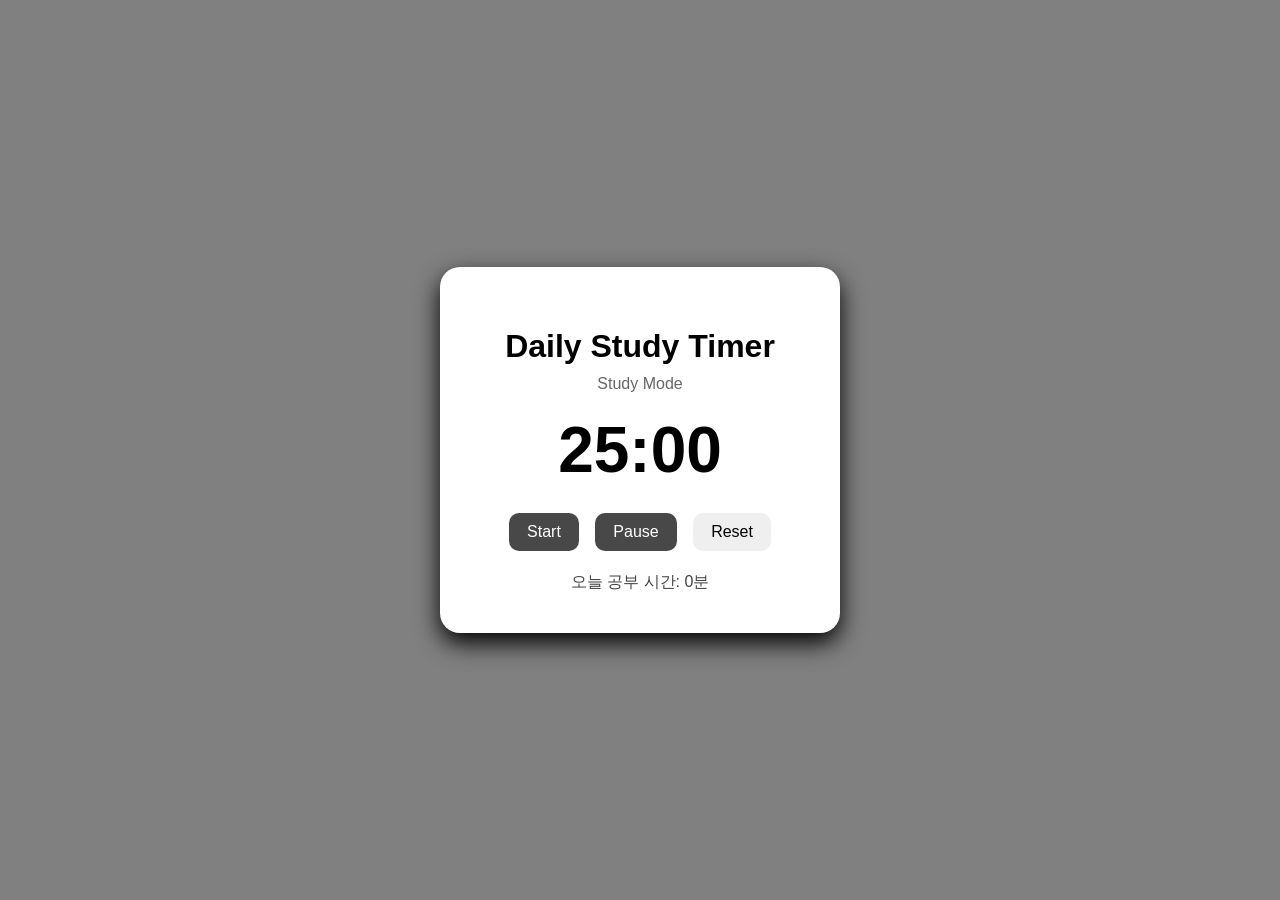
==== index.html @ 677e2e96 "Add files via upload" ====
<!DOCTYPE html>
<html lang="ko">
<head>
    <meta charset="UTF-8">
    <title>Daily Study Timer</title>
    <link rel="stylesheet" href="style.css">
</head>
<body>
    <div class="container">
        <h1>Daily Study Timer</h1>
        <div id="mode">Study Mode</div>
        <div id="timer">25:00</div>
        <div class="buttons">
            <button id="startBtn">Start</button>
            <button id="pauseBtn">Pause</button>
            <button id="resetBtn">Reset</button>
        </div>
        <div id="totalTime">오늘 공부 시간: 0분</div>
    </div>
</div>
<script src="script.js"></script>
</body>
</html>
---- style.css ----
body {
    font-family: 'Segoe UI', Tahoma, Geneva, Verdana, sans-serif;
    background-color: gray;
    display: flex;
    justify-content: center;
    align-items: center;
    height: 100vh;
    margin: 0;
}
.container {
    background: white;
    padding: 40px;
    border-radius: 20px;
    text-align: center;
    width: 320px;
    box-shadow: 0 10px 25px;
}
h1 {
    margin-bottom: 10px;
}
#mode {
    color: #666;
    margin-bottom: 10px;
}
#timer {
    font-size: 64px;
    font-weight: bold;
    margin: 20px 0;
}
button {
    padding: 10px 18px;
    margin: 6px;
    border: none;
    border-radius: 10px;
    font-size: 16px;
    cursor: pointer;
}
#startBtn {
    background: #484848; color: white;
}
#pauseBtn {
    background: #484848; color: white;
}
#startBtn {
    background: #484848; color: white;
}
#totalTime {
    margin-top: 15px; 
    color: #444;
}
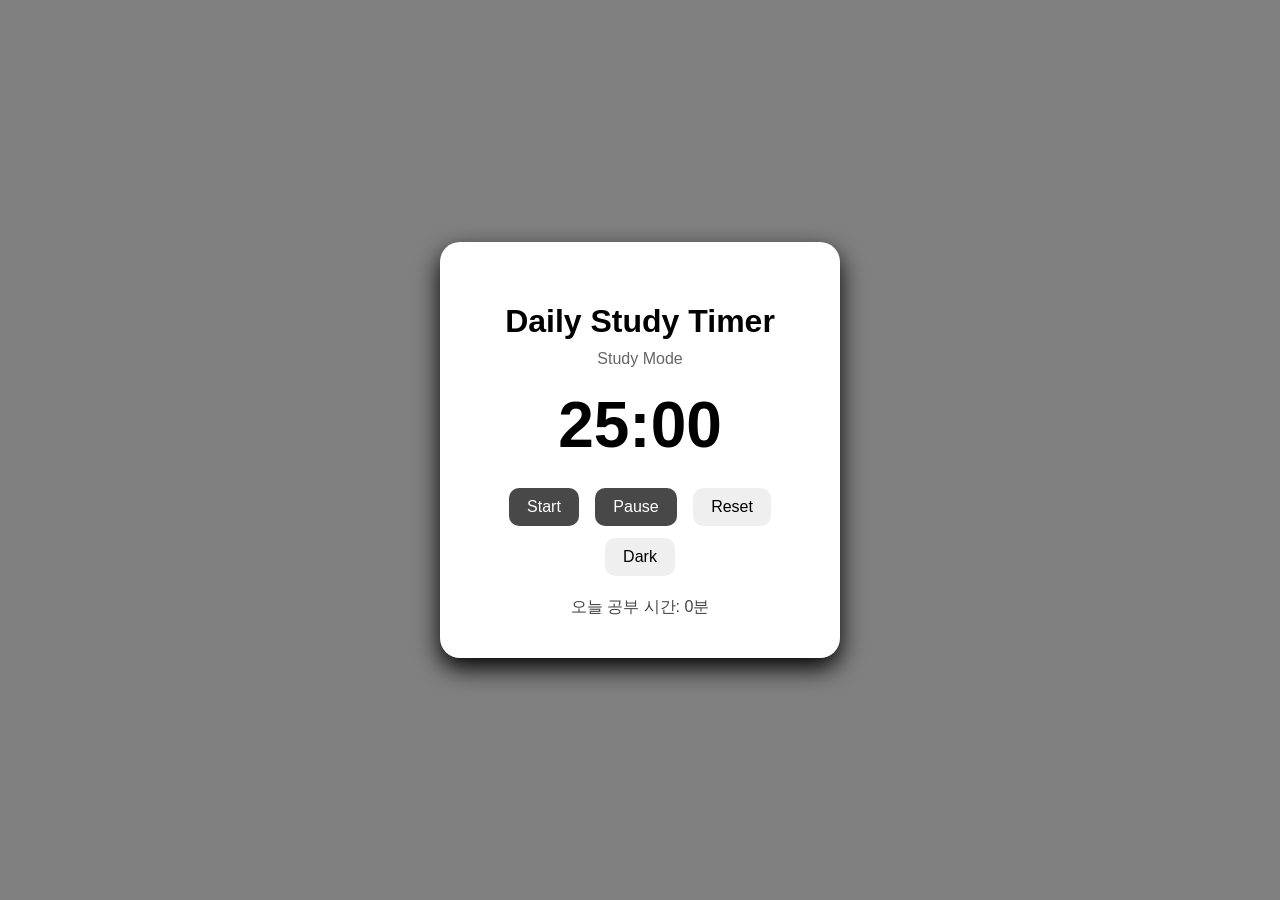
==== commit be12b58d: "Add dark mode button to index.html Added a button for dark mode functionality." ====
--- a/index.html
+++ b/index.html
@@ -14,10 +14,12 @@
             <button id="startBtn">Start</button>
             <button id="pauseBtn">Pause</button>
             <button id="resetBtn">Reset</button>
+            <button id="darkModeBtn">Dark</button>
         </div>
         <div id="totalTime">오늘 공부 시간: 0분</div>
     </div>
 </div>
 <script src="script.js"></script>
 </body>
-</html>+
+</html>
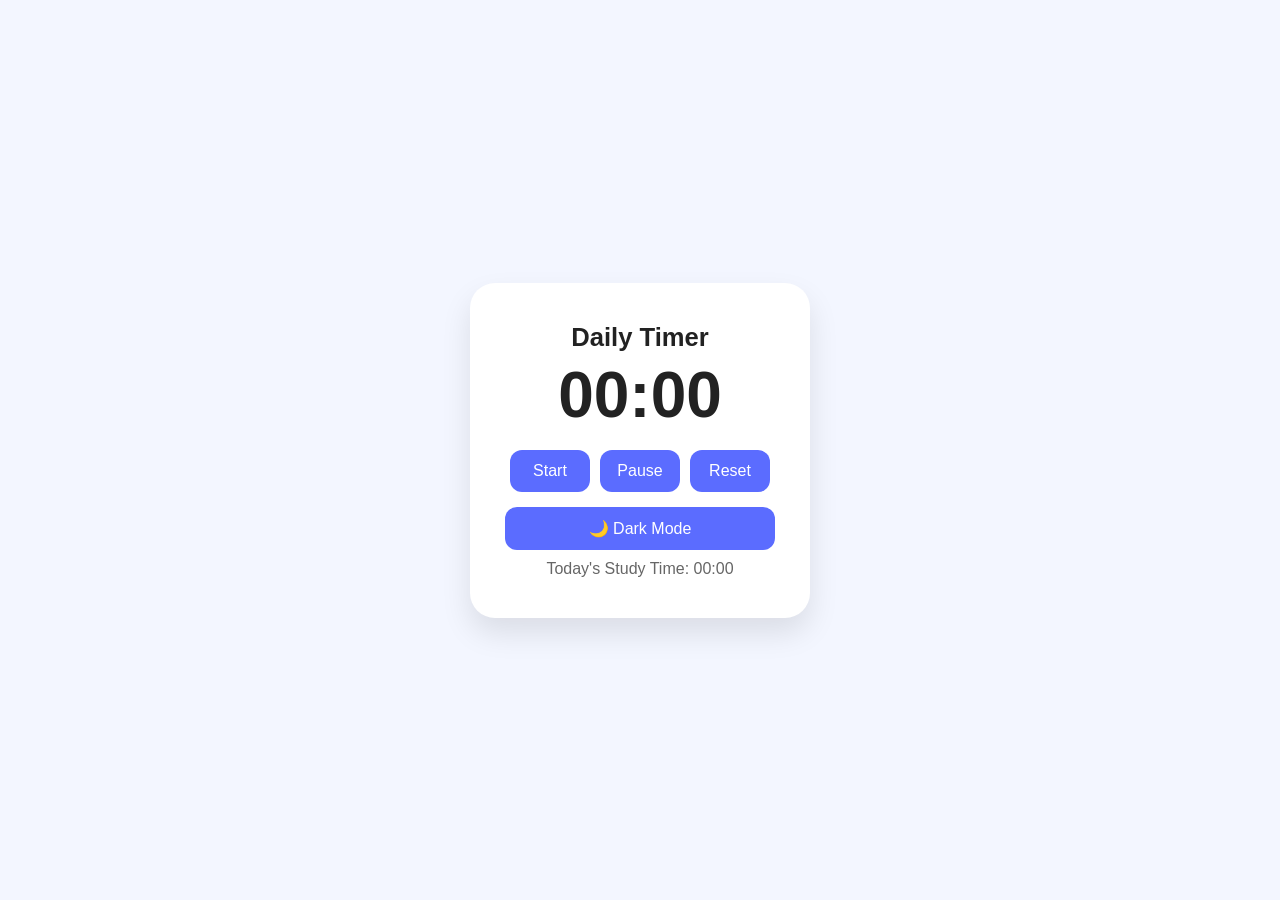
==== commit be6f0bef: "최종본" ====
--- a/index.html
+++ b/index.html
@@ -1,25 +1,242 @@
 <!DOCTYPE html>
-<html lang="ko">
+<html lang="en">
 <head>
-    <meta charset="UTF-8">
-    <title>Daily Study Timer</title>
-    <link rel="stylesheet" href="style.css">
+  <meta charset="UTF-8">
+  <meta name="viewport" content="width=device-width, initial-scale=1.0">
+  <title>Daily Timer</title>
+  <style>
+    :root {
+      --bg-color: #f3f6ff;
+      --card-color: #ffffff;
+      --text-color: #222222;
+      --sub-text-color: #666666;
+      --btn-color: #5b6cff;
+      --btn-text-color: #ffffff;
+    }
+
+    .dark-mode {
+      --bg-color: #0f172a;
+      --card-color: #1e293b;
+      --text-color: #f1f5f9;
+      --sub-text-color: #cbd5e1;
+      --btn-color: #8b5cf6;
+      --btn-text-color: #ffffff;
+    }
+
+    * {
+      box-sizing: border-box;
+    }
+
+    body {
+      margin: 0;
+      height: 100vh;
+      display: flex;
+      justify-content: center;
+      align-items: center;
+      font-family: "Segoe UI", sans-serif;
+      background-color: var(--bg-color);
+      color: var(--text-color);
+      transition: background-color 0.5s, color 0.5s;
+    }
+
+    .timer-container {
+      background-color: var(--card-color);
+      width: 340px;
+      padding: 40px 35px;
+      border-radius: 25px;
+      text-align: center;
+      box-shadow: 0 15px 30px rgba(0,0,0,0.1);
+      display: flex;
+      flex-direction: column;
+      align-items: center;
+      transition: background-color 0.3s;
+    }
+
+    .timer-title {
+      margin: 0 0 6px 0;
+      font-size: 1.6rem;
+    }
+
+    .timer-display {
+      font-size: 64px;
+      font-weight: bold;
+      margin: 0 0 18px 0;
+      display: flex;
+      justify-content: center;
+      align-items: center;
+    }
+
+    .button-group {
+      display: flex;
+      justify-content: space-between;
+      width: 100%;
+      margin-bottom: 15px;
+    }
+
+    .button-group button,
+    #darkModeBtn {
+      flex: 1;
+      margin: 0 5px;
+      padding: 12px 0;
+      border: none;
+      border-radius: 12px;
+      background-color: var(--btn-color);
+      color: var(--btn-text-color);
+      cursor: pointer;
+      font-size: 16px;
+      transition: transform 0.2s;
+    }
+
+    .button-group button:hover,
+    #darkModeBtn:hover {
+      transform: scale(1.05);
+    }
+
+    #darkModeBtn {
+      width: 100%;
+      margin-bottom: 10px;
+    }
+
+    .total-time {
+      color: var(--sub-text-color);
+      font-size: 16px;
+      margin-top: 0;
+    }
+
+    #statsList {
+      display: none;
+    }
+
+    /* 반응형 */
+    @media (max-width: 400px) {
+      .timer-display {
+        font-size: 48px;
+      }
+      .timer-title {
+        font-size: 1.4rem;
+      }
+      .button-group button,
+      #darkModeBtn {
+        font-size: 14px;
+        padding: 10px 0;
+      }
+    }
+  </style>
 </head>
 <body>
-    <div class="container">
-        <h1>Daily Study Timer</h1>
-        <div id="mode">Study Mode</div>
-        <div id="timer">25:00</div>
-        <div class="buttons">
-            <button id="startBtn">Start</button>
-            <button id="pauseBtn">Pause</button>
-            <button id="resetBtn">Reset</button>
-            <button id="darkModeBtn">Dark</button>
-        </div>
-        <div id="totalTime">오늘 공부 시간: 0분</div>
+  <div class="timer-container">
+    <h1 class="timer-title">Daily Timer</h1>
+    <div id="timerDisplay" class="timer-display">00:00</div>
+
+    <div class="button-group">
+      <button id="startBtn">Start</button>
+      <button id="pauseBtn">Pause</button>
+      <button id="resetBtn">Reset</button>
     </div>
-</div>
-<script src="script.js"></script>
+
+    <button id="darkModeBtn">🌙 Dark Mode</button>
+    <div id="totalTimeDisplay" class="total-time">Today's Study Time: 00:00</div>
+
+    <ul id="statsList"></ul>
+  </div>
+
+  <script>
+    // ----------------------
+    // 변수 초기화
+    // ----------------------
+    let timerInterval = null;
+    let elapsedSeconds = 0;
+    let isTimerRunning = false;
+
+    const timerDisplay = document.getElementById("timerDisplay");
+    const totalTimeDisplay = document.getElementById("totalTimeDisplay");
+    const startButton = document.getElementById("startBtn");
+    const pauseButton = document.getElementById("pauseBtn");
+    const resetButton = document.getElementById("resetBtn");
+    const darkModeButton = document.getElementById("darkModeBtn");
+
+    const statsList = document.getElementById("statsList");
+
+    // ----------------------
+    // 날짜 및 로컬스토리지 데이터 처리
+    // ----------------------
+    function getTodayKey() {
+      const today = new Date();
+      return today.toISOString().split("T")[0];
+    }
+
+    const todayKey = getTodayKey();
+    let studyData = JSON.parse(localStorage.getItem("studyData")) || {};
+    if (!studyData[todayKey]) studyData[todayKey] = 0;
+
+    // ----------------------
+    // 시간 포맷
+    // ----------------------
+    function formatTime(seconds) {
+      const min = String(Math.floor(seconds / 60)).padStart(2, "0");
+      const sec = String(seconds % 60).padStart(2, "0");
+      return `${min}:${sec}`;
+    }
+
+    function updateDisplay() {
+      timerDisplay.textContent = formatTime(elapsedSeconds);
+      totalTimeDisplay.textContent = `Today's Study Time: ${formatTime(studyData[todayKey])}`;
+    }
+
+    // ----------------------
+    // 타이머 업데이트
+    // ----------------------
+    function tick() {
+      elapsedSeconds++;
+      studyData[todayKey]++;
+      updateDisplay();
+      localStorage.setItem("studyData", JSON.stringify(studyData));
+      renderStats();
+    }
+
+    // ----------------------
+    // 버튼
+    // ----------------------
+    startButton.addEventListener("click", () => {
+      if (!isTimerRunning) {
+        tick();
+        timerInterval = setInterval(tick, 1000);
+        isTimerRunning = true;
+      }
+    });
+
+    pauseButton.addEventListener("click", () => {
+      clearInterval(timerInterval);
+      isTimerRunning = false;
+    });
+
+    resetButton.addEventListener("click", () => {
+      clearInterval(timerInterval);
+      elapsedSeconds = 0;
+      isTimerRunning = false;
+      timerDisplay.textContent = "00:00";
+    });
+
+    darkModeButton.addEventListener("click", () => {
+      document.body.classList.toggle("dark-mode");
+      darkModeButton.textContent = document.body.classList.contains("dark-mode") ? "Light Mode" : "🌙 Dark Mode";
+    });
+
+    // ----------------------
+    // 통계 렌더링 (숨김)
+    // ----------------------
+    function renderStats() {
+      statsList.innerHTML = "";
+      for (let date in studyData) {
+        const li = document.createElement("li");
+        li.textContent = `${date} - ${formatTime(studyData[date])}`;
+        statsList.appendChild(li);
+      }
+    }
+
+    // 초기 화면 표시
+    updateDisplay();
+    renderStats();
+  </script>
 </body>
-
 </html>
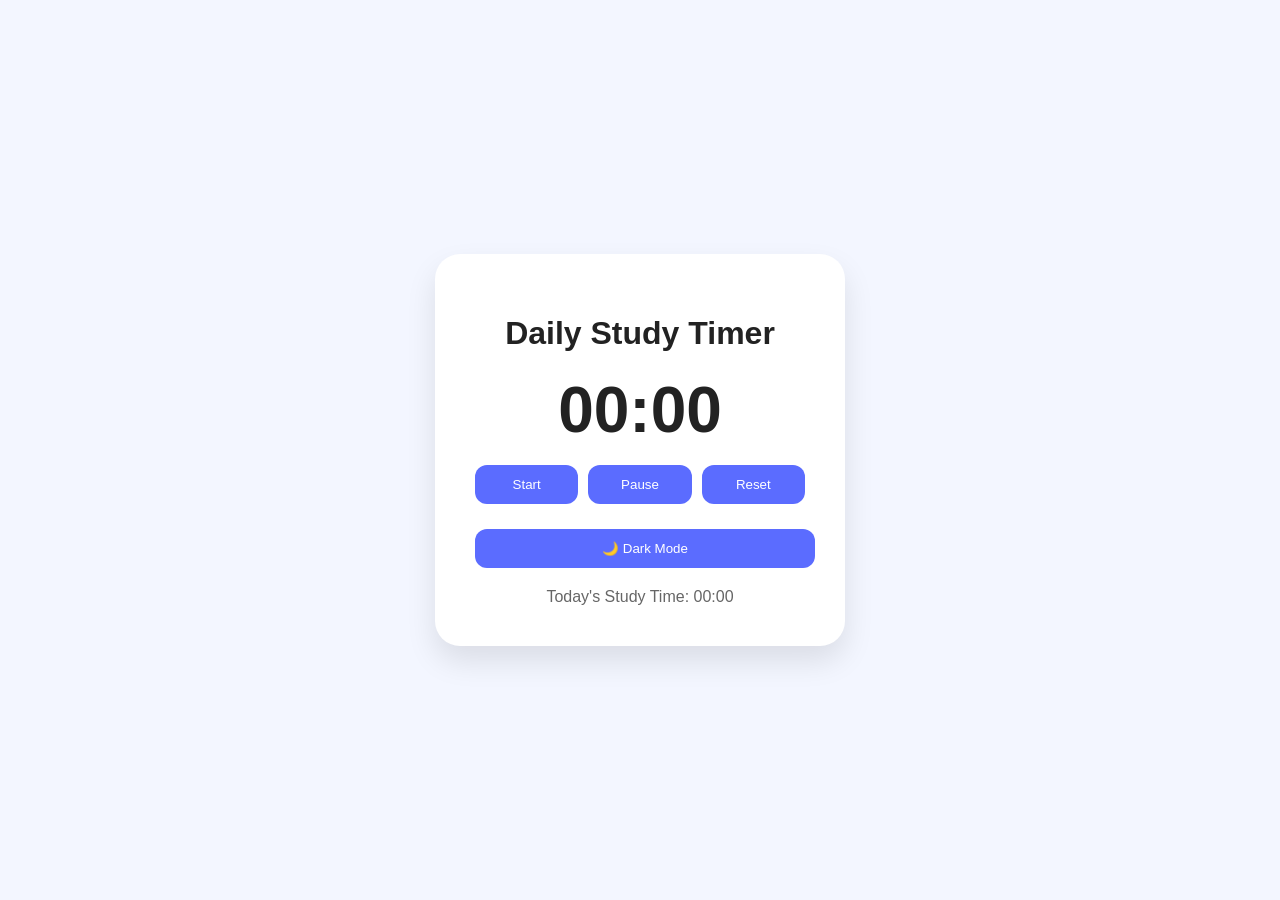
==== commit 311aefbb: "Rename study-timer.html to index.html" ====
--- a/index.html
+++ b/index.html
@@ -1,9 +1,9 @@
 <!DOCTYPE html>
-<html lang="en">
+<html lang="ko">
 <head>
   <meta charset="UTF-8">
   <meta name="viewport" content="width=device-width, initial-scale=1.0">
-  <title>Daily Timer</title>
+  <title>Daily Study Timer</title>
   <style>
     :root {
       --bg-color: #f3f6ff;
@@ -21,10 +21,6 @@
       --sub-text-color: #cbd5e1;
       --btn-color: #8b5cf6;
       --btn-text-color: #ffffff;
-    }
-
-    * {
-      box-sizing: border-box;
     }
 
     body {
@@ -46,86 +42,25 @@
       border-radius: 25px;
       text-align: center;
       box-shadow: 0 15px 30px rgba(0,0,0,0.1);
-      display: flex;
-      flex-direction: column;
-      align-items: center;
-      transition: background-color 0.3s;
     }
 
-    .timer-title {
-      margin: 0 0 6px 0;
-      font-size: 1.6rem;
+    .timer-display { font-size: 64px; font-weight: bold; margin: 18px 0; }
+    
+    .button-group { display: flex; justify-content: space-between; margin-bottom: 15px; }
+    
+    button {
+      flex: 1; margin: 0 5px; padding: 12px 0; border: none; border-radius: 12px;
+      background-color: var(--btn-color); color: var(--btn-text-color); cursor: pointer;
     }
 
-    .timer-display {
-      font-size: 64px;
-      font-weight: bold;
-      margin: 0 0 18px 0;
-      display: flex;
-      justify-content: center;
-      align-items: center;
-    }
-
-    .button-group {
-      display: flex;
-      justify-content: space-between;
-      width: 100%;
-      margin-bottom: 15px;
-    }
-
-    .button-group button,
-    #darkModeBtn {
-      flex: 1;
-      margin: 0 5px;
-      padding: 12px 0;
-      border: none;
-      border-radius: 12px;
-      background-color: var(--btn-color);
-      color: var(--btn-text-color);
-      cursor: pointer;
-      font-size: 16px;
-      transition: transform 0.2s;
-    }
-
-    .button-group button:hover,
-    #darkModeBtn:hover {
-      transform: scale(1.05);
-    }
-
-    #darkModeBtn {
-      width: 100%;
-      margin-bottom: 10px;
-    }
-
-    .total-time {
-      color: var(--sub-text-color);
-      font-size: 16px;
-      margin-top: 0;
-    }
-
-    #statsList {
-      display: none;
-    }
-
-    /* 반응형 */
-    @media (max-width: 400px) {
-      .timer-display {
-        font-size: 48px;
-      }
-      .timer-title {
-        font-size: 1.4rem;
-      }
-      .button-group button,
-      #darkModeBtn {
-        font-size: 14px;
-        padding: 10px 0;
-      }
-    }
+    #darkModeBtn { width: 100%; margin-top: 10px; }
+    .total-time { color: var(--sub-text-color); margin-top: 20px; }
   </style>
 </head>
 <body>
+
   <div class="timer-container">
-    <h1 class="timer-title">Daily Timer</h1>
+    <h1 class="timer-title">Daily Study Timer</h1>
     <div id="timerDisplay" class="timer-display">00:00</div>
 
     <div class="button-group">
@@ -136,107 +71,76 @@
 
     <button id="darkModeBtn">🌙 Dark Mode</button>
     <div id="totalTimeDisplay" class="total-time">Today's Study Time: 00:00</div>
-
-    <ul id="statsList"></ul>
   </div>
 
   <script>
-    // ----------------------
-    // 변수 초기화
-    // ----------------------
-    let timerInterval = null;
-    let elapsedSeconds = 0;
-    let isTimerRunning = false;
+    class DailyTimer {
+        constructor() {
+            this.timerInterval = null;
+            this.elapsedSeconds = 0;
+            this.isTimerRunning = false;
+            
+            this.todayKey = new Date().toISOString().split("T")[0];
+            this.studyData = JSON.parse(localStorage.getItem("studyData")) || {};
+            if (!this.studyData[this.todayKey]) this.studyData[this.todayKey] = 0;
 
-    const timerDisplay = document.getElementById("timerDisplay");
-    const totalTimeDisplay = document.getElementById("totalTimeDisplay");
-    const startButton = document.getElementById("startBtn");
-    const pauseButton = document.getElementById("pauseBtn");
-    const resetButton = document.getElementById("resetBtn");
-    const darkModeButton = document.getElementById("darkModeBtn");
+            this.initElements();
+            this.updateDisplay();
+        }
 
-    const statsList = document.getElementById("statsList");
+        initElements() {
+            this.timerDisplay = document.getElementById("timerDisplay");
+            this.totalTimeDisplay = document.getElementById("totalTimeDisplay");
+            document.getElementById("startBtn").onclick = () => this.start();
+            document.getElementById("pauseBtn").onclick = () => this.pause();
+            document.getElementById("resetBtn").onclick = () => this.reset();
+            document.getElementById("darkModeBtn").onclick = () => this.toggleDarkMode();
+        }
 
-    // ----------------------
-    // 날짜 및 로컬스토리지 데이터 처리
-    // ----------------------
-    function getTodayKey() {
-      const today = new Date();
-      return today.toISOString().split("T")[0];
+        formatTime(seconds) {
+            const min = String(Math.floor(seconds / 60)).padStart(2, "0");
+            const sec = String(seconds % 60).padStart(2, "0");
+            return `${min}:${sec}`;
+        }
+
+        updateDisplay() {
+            this.timerDisplay.textContent = this.formatTime(this.elapsedSeconds);
+            this.totalTimeDisplay.textContent = `Today's Study Time: ${this.formatTime(this.studyData[this.todayKey])}`;
+        }
+
+        tick() {
+            this.elapsedSeconds++;
+            this.studyData[this.todayKey]++;
+            this.updateDisplay();
+            localStorage.setItem("studyData", JSON.stringify(this.studyData));
+        }
+
+        start() {
+            if (!this.isTimerRunning) {
+                this.isTimerRunning = true;
+                this.timerInterval = setInterval(() => this.tick(), 1000);
+            }
+        }
+
+        pause() {
+            clearInterval(this.timerInterval);
+            this.isTimerRunning = false;
+        }
+
+        reset() {
+            this.pause();
+            this.elapsedSeconds = 0;
+            this.updateDisplay();
+        }
+
+        toggleDarkMode() {
+            document.body.classList.toggle("dark-mode");
+            const btn = document.getElementById("darkModeBtn");
+            btn.textContent = document.body.classList.contains("dark-mode") ? "Light Mode" : "🌙 Dark Mode";
+        }
     }
 
-    const todayKey = getTodayKey();
-    let studyData = JSON.parse(localStorage.getItem("studyData")) || {};
-    if (!studyData[todayKey]) studyData[todayKey] = 0;
-
-    // ----------------------
-    // 시간 포맷
-    // ----------------------
-    function formatTime(seconds) {
-      const min = String(Math.floor(seconds / 60)).padStart(2, "0");
-      const sec = String(seconds % 60).padStart(2, "0");
-      return `${min}:${sec}`;
-    }
-
-    function updateDisplay() {
-      timerDisplay.textContent = formatTime(elapsedSeconds);
-      totalTimeDisplay.textContent = `Today's Study Time: ${formatTime(studyData[todayKey])}`;
-    }
-
-    // ----------------------
-    // 타이머 업데이트
-    // ----------------------
-    function tick() {
-      elapsedSeconds++;
-      studyData[todayKey]++;
-      updateDisplay();
-      localStorage.setItem("studyData", JSON.stringify(studyData));
-      renderStats();
-    }
-
-    // ----------------------
-    // 버튼
-    // ----------------------
-    startButton.addEventListener("click", () => {
-      if (!isTimerRunning) {
-        tick();
-        timerInterval = setInterval(tick, 1000);
-        isTimerRunning = true;
-      }
-    });
-
-    pauseButton.addEventListener("click", () => {
-      clearInterval(timerInterval);
-      isTimerRunning = false;
-    });
-
-    resetButton.addEventListener("click", () => {
-      clearInterval(timerInterval);
-      elapsedSeconds = 0;
-      isTimerRunning = false;
-      timerDisplay.textContent = "00:00";
-    });
-
-    darkModeButton.addEventListener("click", () => {
-      document.body.classList.toggle("dark-mode");
-      darkModeButton.textContent = document.body.classList.contains("dark-mode") ? "Light Mode" : "🌙 Dark Mode";
-    });
-
-    // ----------------------
-    // 통계 렌더링 (숨김)
-    // ----------------------
-    function renderStats() {
-      statsList.innerHTML = "";
-      for (let date in studyData) {
-        const li = document.createElement("li");
-        li.textContent = `${date} - ${formatTime(studyData[date])}`;
-        statsList.appendChild(li);
-      }
-    }
-
-    // 초기 화면 표시
-    updateDisplay();
-    renderStats();
+    new DailyTimer();
   </script>
 </body>
-</html>
+</html> 
